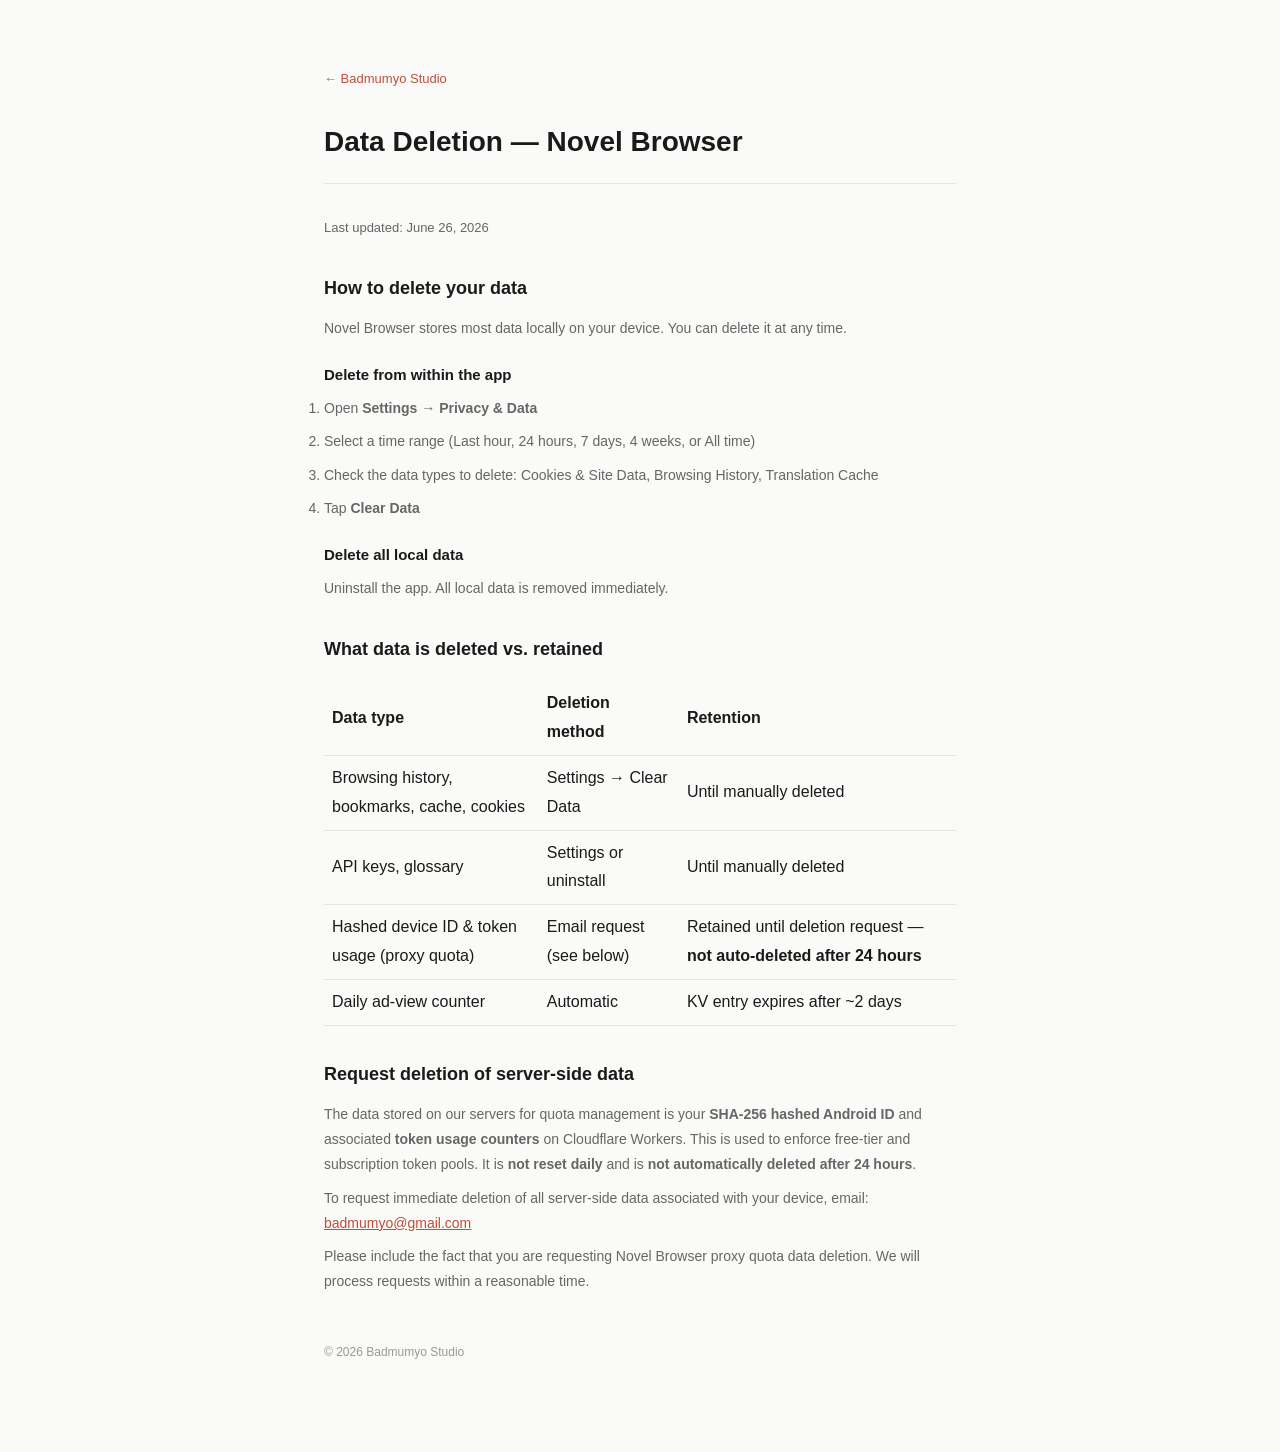
==== data-deletion.html @ 11ae6d64 "docs: align privacy and data-deletion with token quota model Replace incorrect daily quota and 24-ho" ====
<!DOCTYPE html>
<html lang="en">
<head>
  <meta charset="UTF-8">
  <meta name="viewport" content="width=device-width, initial-scale=1.0">
  <title>Data Deletion — Novel Browser | Badmumyo Studio</title>
  <link rel="stylesheet" href="style.css">
</head>
<body>
<div class="privacy">
  <a href="/" class="back">← Badmumyo Studio</a>

  <h1>Data Deletion — Novel Browser</h1>
  <p style="color:var(--text-dim);font-size:13px;">Last updated: June 26, 2026</p>

  <h2>How to delete your data</h2>

  <p>Novel Browser stores most data locally on your device. You can delete it at any time.</p>

  <h3>Delete from within the app</h3>
  <ol>
    <li>Open <strong>Settings → Privacy &amp; Data</strong></li>
    <li>Select a time range (Last hour, 24 hours, 7 days, 4 weeks, or All time)</li>
    <li>Check the data types to delete: Cookies &amp; Site Data, Browsing History, Translation Cache</li>
    <li>Tap <strong>Clear Data</strong></li>
  </ol>

  <h3>Delete all local data</h3>
  <p>Uninstall the app. All local data is removed immediately.</p>

  <h2>What data is deleted vs. retained</h2>

  <table style="width:100%;border-collapse:collapse;margin:16px 0;">
    <tr style="border-bottom:1px solid var(--border);">
      <th style="text-align:left;padding:8px;">Data type</th>
      <th style="text-align:left;padding:8px;">Deletion method</th>
      <th style="text-align:left;padding:8px;">Retention</th>
    </tr>
    <tr style="border-bottom:1px solid var(--border);">
      <td style="padding:8px;">Browsing history, bookmarks, cache, cookies</td>
      <td style="padding:8px;">Settings → Clear Data</td>
      <td style="padding:8px;">Until manually deleted</td>
    </tr>
    <tr style="border-bottom:1px solid var(--border);">
      <td style="padding:8px;">API keys, glossary</td>
      <td style="padding:8px;">Settings or uninstall</td>
      <td style="padding:8px;">Until manually deleted</td>
    </tr>
    <tr style="border-bottom:1px solid var(--border);">
      <td style="padding:8px;">Hashed device ID &amp; token usage (proxy quota)</td>
      <td style="padding:8px;">Email request (see below)</td>
      <td style="padding:8px;">Retained until deletion request — <strong>not auto-deleted after 24 hours</strong></td>
    </tr>
    <tr style="border-bottom:1px solid var(--border);">
      <td style="padding:8px;">Daily ad-view counter</td>
      <td style="padding:8px;">Automatic</td>
      <td style="padding:8px;">KV entry expires after ~2 days</td>
    </tr>
  </table>

  <h2>Request deletion of server-side data</h2>
  <p>The data stored on our servers for quota management is your <strong>SHA-256 hashed Android ID</strong> and associated <strong>token usage counters</strong> on Cloudflare Workers. This is used to enforce free-tier and subscription token pools. It is <strong>not reset daily</strong> and is <strong>not automatically deleted after 24 hours</strong>.</p>
  <p>To request immediate deletion of all server-side data associated with your device, email: <a href="mailto:badmumyo@gmail.com">badmumyo@gmail.com</a></p>
  <p>Please include the fact that you are requesting Novel Browser proxy quota data deletion. We will process requests within a reasonable time.</p>

  <p style="margin-top:48px;font-size:12px;color:#999;">&copy; 2026 Badmumyo Studio</p>
</div>
</body>
</html>
---- style.css ----
*, *::before, *::after { box-sizing: border-box; margin: 0; padding: 0; }
:root {
  --bg: #fafaf8;
  --surface: #fff;
  --text: #1a1a1a;
  --text-dim: #666;
  --border: #e8e4e0;
  --accent: #bf4e3a;
  --accent-hover: #a33d2b;
  --tag-bg: #fef3f0;
  --tag-text: #bf4e3a;
}
body {
  font-family: "Hiragino Sans", "Hiragino Kaku Gothic ProN", "Noto Sans JP", Meiryo, sans-serif;
  background: var(--bg);
  color: var(--text);
  line-height: 1.8;
  -webkit-font-smoothing: antialiased;
}

header {
  padding: 80px 24px 64px;
  max-width: 640px;
  margin: 0 auto;
}
header h1 { font-size: 32px; font-weight: 700; letter-spacing: 0.02em; }
header .sub { margin-top: 16px; color: var(--text-dim); font-size: 15px; line-height: 1.7; }

main { max-width: 640px; margin: 0 auto; padding: 0 24px 80px; }

section { margin-bottom: 64px; }
section h2 { font-size: 13px; font-weight: 600; color: var(--text-dim); text-transform: uppercase; letter-spacing: 0.08em; margin-bottom: 24px; }

.app-item { background: var(--surface); border: 1px solid var(--border); padding: 28px; margin-bottom: 16px; }
.app-item h3 { font-size: 18px; font-weight: 700; margin-bottom: 4px; }
.app-item h3 .tag { display: inline-block; font-size: 10px; font-weight: 600; background: var(--tag-bg); color: var(--tag-text); padding: 2px 8px; margin-left: 8px; vertical-align: middle; letter-spacing: 0.04em; }
.app-item .desc { color: var(--text-dim); font-size: 14px; margin-top: 8px; }
.app-item .links { margin-top: 16px; }
.app-item .links a { font-size: 13px; color: var(--accent); text-decoration: none; font-weight: 500; }
.app-item .links a:hover { color: var(--accent-hover); }

.contact { border-top: 1px solid var(--border); padding-top: 32px; }
.contact p { font-size: 14px; color: var(--text-dim); }
.contact a { color: var(--accent); text-decoration: none; }

footer { text-align: center; padding: 32px 24px; font-size: 12px; color: #999; border-top: 1px solid var(--border); }

.privacy { max-width: 680px; margin: 0 auto; padding: 64px 24px 80px; }
.privacy a.back { font-size: 13px; color: var(--accent); text-decoration: none; }
.privacy h1 { font-size: 28px; margin: 24px 0 32px; padding-bottom: 16px; border-bottom: 1px solid var(--border); }
.privacy h2 { font-size: 18px; margin: 32px 0 12px; }
.privacy h3 { font-size: 15px; margin: 20px 0 8px; }
.privacy p, .privacy li { font-size: 14px; color: var(--text-dim); margin-bottom: 8px; }
.privacy ul { padding-left: 20px; margin-bottom: 16px; }
.privacy code { font-size: 12px; background: #f3f2f0; padding: 1px 4px; }
.privacy a { color: var(--accent); }

@media (max-width: 480px) {
  header { padding: 48px 20px 40px; }
  header h1 { font-size: 26px; }
  main { padding: 0 20px 64px; }
}
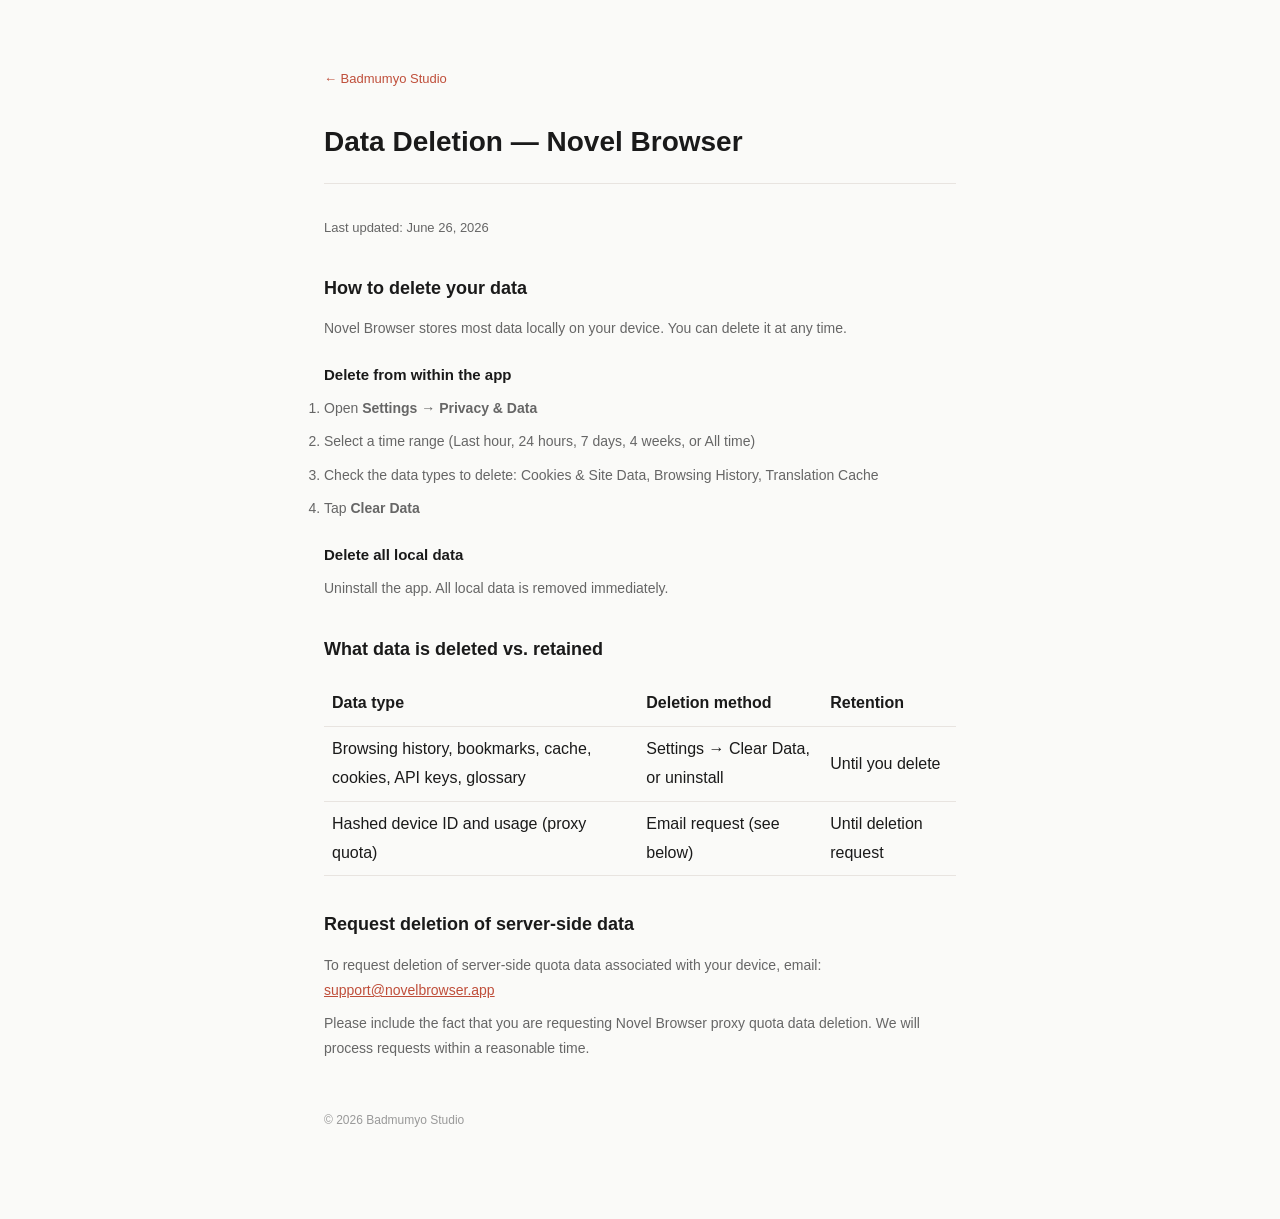
==== commit 0583d0d1: "Simplify legal pages: user-facing facts only, remove token/KV details. Co-authored-by: Cursor <curso" ====
--- a/data-deletion.html
+++ b/data-deletion.html
@@ -37,30 +37,19 @@
       <th style="text-align:left;padding:8px;">Retention</th>
     </tr>
     <tr style="border-bottom:1px solid var(--border);">
-      <td style="padding:8px;">Browsing history, bookmarks, cache, cookies</td>
-      <td style="padding:8px;">Settings → Clear Data</td>
-      <td style="padding:8px;">Until manually deleted</td>
+      <td style="padding:8px;">Browsing history, bookmarks, cache, cookies, API keys, glossary</td>
+      <td style="padding:8px;">Settings → Clear Data, or uninstall</td>
+      <td style="padding:8px;">Until you delete</td>
     </tr>
     <tr style="border-bottom:1px solid var(--border);">
-      <td style="padding:8px;">API keys, glossary</td>
-      <td style="padding:8px;">Settings or uninstall</td>
-      <td style="padding:8px;">Until manually deleted</td>
-    </tr>
-    <tr style="border-bottom:1px solid var(--border);">
-      <td style="padding:8px;">Hashed device ID &amp; token usage (proxy quota)</td>
+      <td style="padding:8px;">Hashed device ID and usage (proxy quota)</td>
       <td style="padding:8px;">Email request (see below)</td>
-      <td style="padding:8px;">Retained until deletion request — <strong>not auto-deleted after 24 hours</strong></td>
-    </tr>
-    <tr style="border-bottom:1px solid var(--border);">
-      <td style="padding:8px;">Daily ad-view counter</td>
-      <td style="padding:8px;">Automatic</td>
-      <td style="padding:8px;">KV entry expires after ~2 days</td>
+      <td style="padding:8px;">Until deletion request</td>
     </tr>
   </table>
 
   <h2>Request deletion of server-side data</h2>
-  <p>The data stored on our servers for quota management is your <strong>SHA-256 hashed Android ID</strong> and associated <strong>token usage counters</strong> on Cloudflare Workers. This is used to enforce free-tier and subscription token pools. It is <strong>not reset daily</strong> and is <strong>not automatically deleted after 24 hours</strong>.</p>
-  <p>To request immediate deletion of all server-side data associated with your device, email: <a href="mailto:badmumyo@gmail.com">badmumyo@gmail.com</a></p>
+  <p>To request deletion of server-side quota data associated with your device, email: <a href="mailto:support@novelbrowser.app">support@novelbrowser.app</a></p>
   <p>Please include the fact that you are requesting Novel Browser proxy quota data deletion. We will process requests within a reasonable time.</p>
 
   <p style="margin-top:48px;font-size:12px;color:#999;">&copy; 2026 Badmumyo Studio</p>
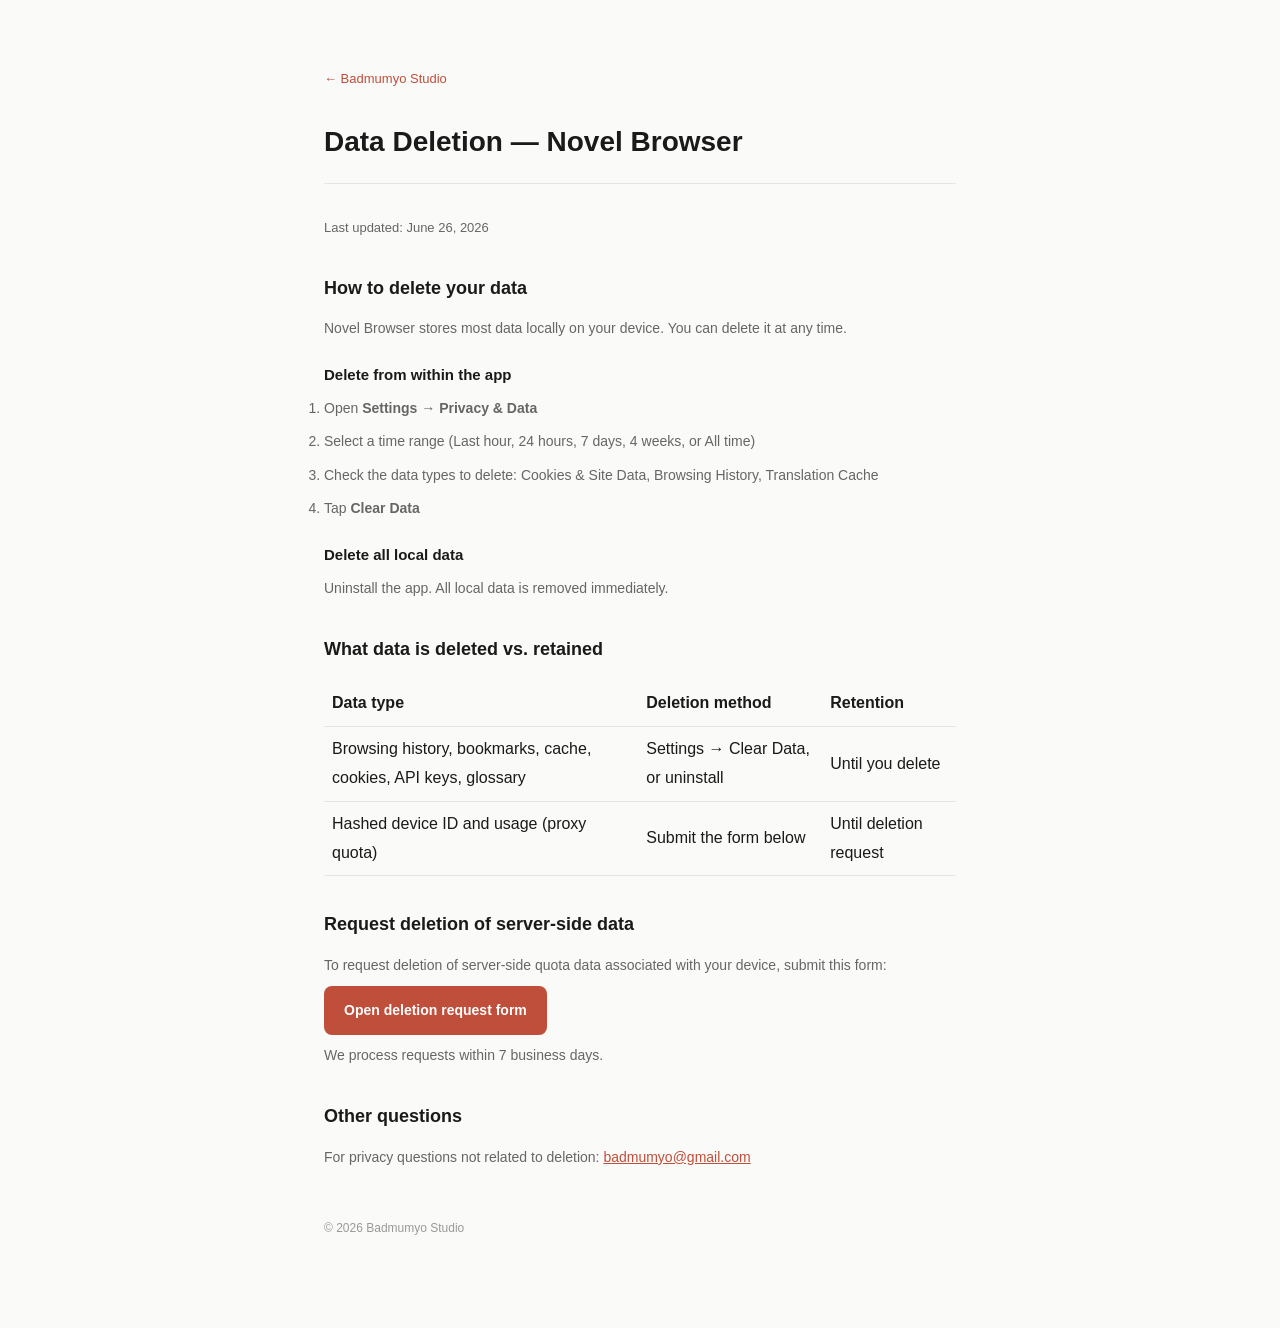
==== commit f0fe5a37: "Switch deletion requests to Google Form; contact badmumyo@gmail.com Co-authored-by: Cursor <cursorag" ====
--- a/data-deletion.html
+++ b/data-deletion.html
@@ -43,14 +43,18 @@
     </tr>
     <tr style="border-bottom:1px solid var(--border);">
       <td style="padding:8px;">Hashed device ID and usage (proxy quota)</td>
-      <td style="padding:8px;">Email request (see below)</td>
+      <td style="padding:8px;">Submit the form below</td>
       <td style="padding:8px;">Until deletion request</td>
     </tr>
   </table>
 
   <h2>Request deletion of server-side data</h2>
-  <p>To request deletion of server-side quota data associated with your device, email: <a href="mailto:support@novelbrowser.app">support@novelbrowser.app</a></p>
-  <p>Please include the fact that you are requesting Novel Browser proxy quota data deletion. We will process requests within a reasonable time.</p>
+  <p>To request deletion of server-side quota data associated with your device, submit this form:</p>
+  <p><a href="https://docs.google.com/forms/d/e/1FAIpQLSd_PLACEHOLDER_NOVEL_BROWSER/viewform" target="_blank" rel="noopener noreferrer" style="display:inline-block;padding:12px 20px;background:var(--accent,#6c8cff);color:#fff;border-radius:8px;text-decoration:none;font-weight:600;">Open deletion request form</a></p>
+  <p>We process requests within 7 business days.</p>
+
+  <h2>Other questions</h2>
+  <p>For privacy questions not related to deletion: <a href="mailto:badmumyo@gmail.com">badmumyo@gmail.com</a></p>
 
   <p style="margin-top:48px;font-size:12px;color:#999;">&copy; 2026 Badmumyo Studio</p>
 </div>
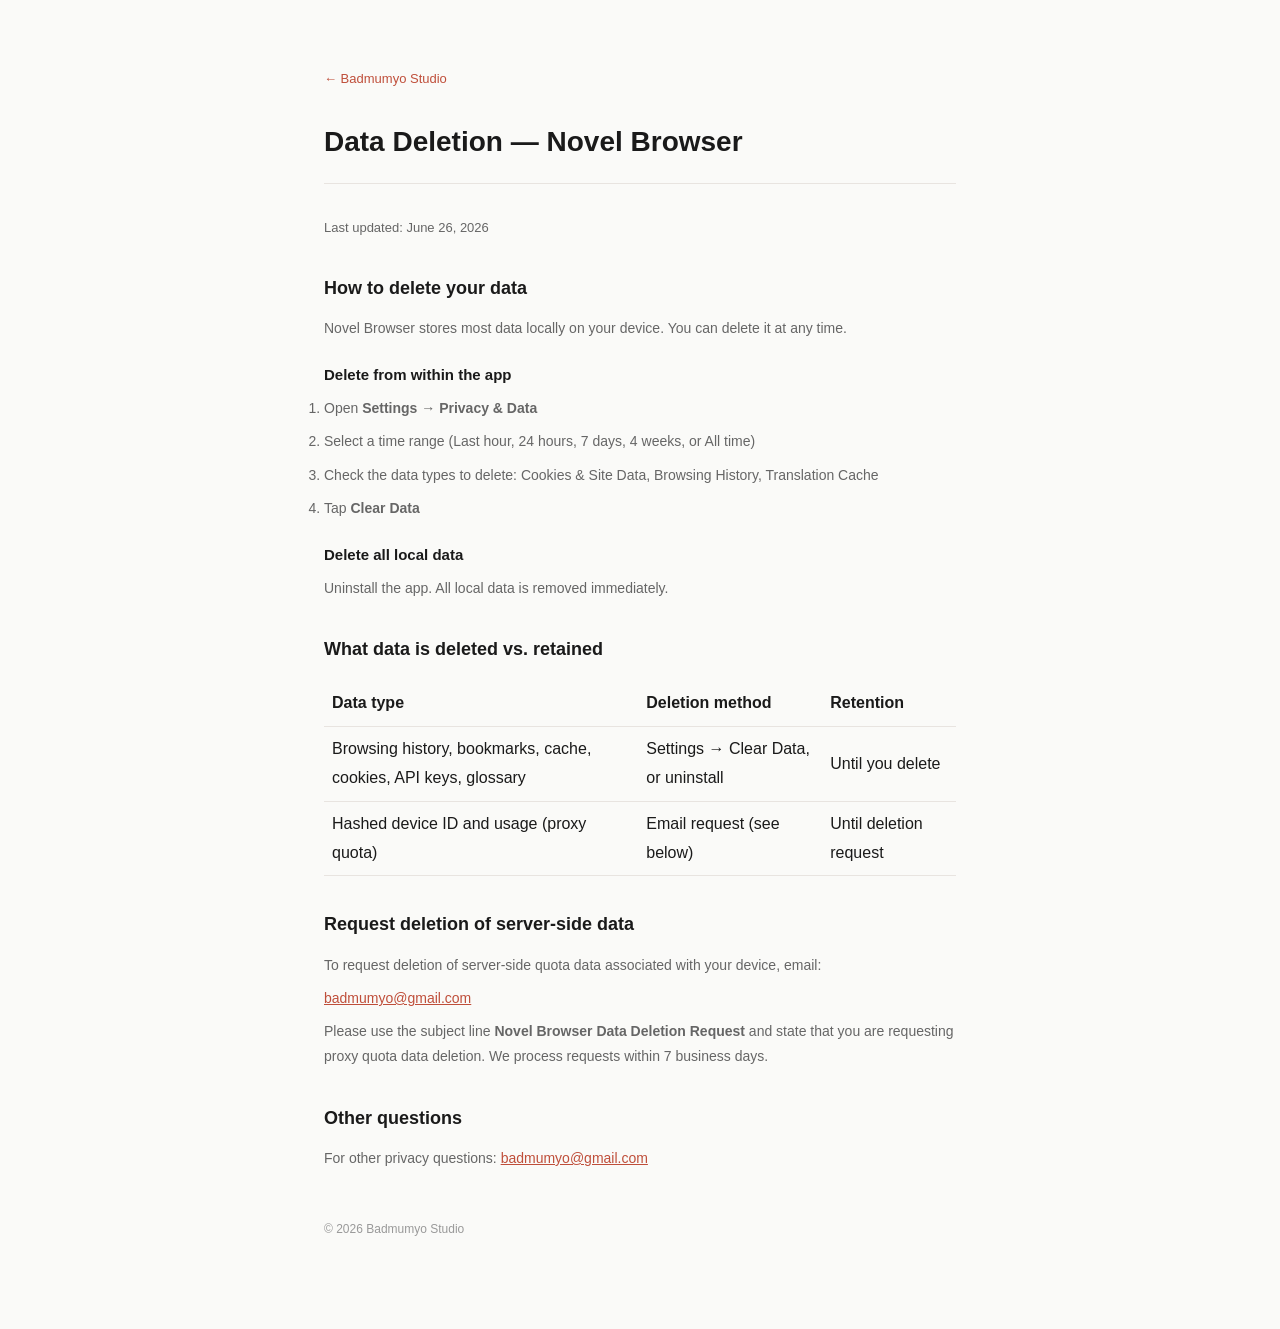
==== commit b1ef6e07: "Switch data deletion from Google Form to email contact. Users can request server-side data deletion " ====
--- a/data-deletion.html
+++ b/data-deletion.html
@@ -43,18 +43,18 @@
     </tr>
     <tr style="border-bottom:1px solid var(--border);">
       <td style="padding:8px;">Hashed device ID and usage (proxy quota)</td>
-      <td style="padding:8px;">Submit the form below</td>
+      <td style="padding:8px;">Email request (see below)</td>
       <td style="padding:8px;">Until deletion request</td>
     </tr>
   </table>
 
   <h2>Request deletion of server-side data</h2>
-  <p>To request deletion of server-side quota data associated with your device, submit this form:</p>
-  <p><a href="https://docs.google.com/forms/d/e/1FAIpQLSd_PLACEHOLDER_NOVEL_BROWSER/viewform" target="_blank" rel="noopener noreferrer" style="display:inline-block;padding:12px 20px;background:var(--accent,#6c8cff);color:#fff;border-radius:8px;text-decoration:none;font-weight:600;">Open deletion request form</a></p>
-  <p>We process requests within 7 business days.</p>
+  <p>To request deletion of server-side quota data associated with your device, email:</p>
+  <p><a href="mailto:badmumyo@gmail.com?subject=Novel%20Browser%20Data%20Deletion%20Request">badmumyo@gmail.com</a></p>
+  <p>Please use the subject line <strong>Novel Browser Data Deletion Request</strong> and state that you are requesting proxy quota data deletion. We process requests within 7 business days.</p>
 
   <h2>Other questions</h2>
-  <p>For privacy questions not related to deletion: <a href="mailto:badmumyo@gmail.com">badmumyo@gmail.com</a></p>
+  <p>For other privacy questions: <a href="mailto:badmumyo@gmail.com">badmumyo@gmail.com</a></p>
 
   <p style="margin-top:48px;font-size:12px;color:#999;">&copy; 2026 Badmumyo Studio</p>
 </div>
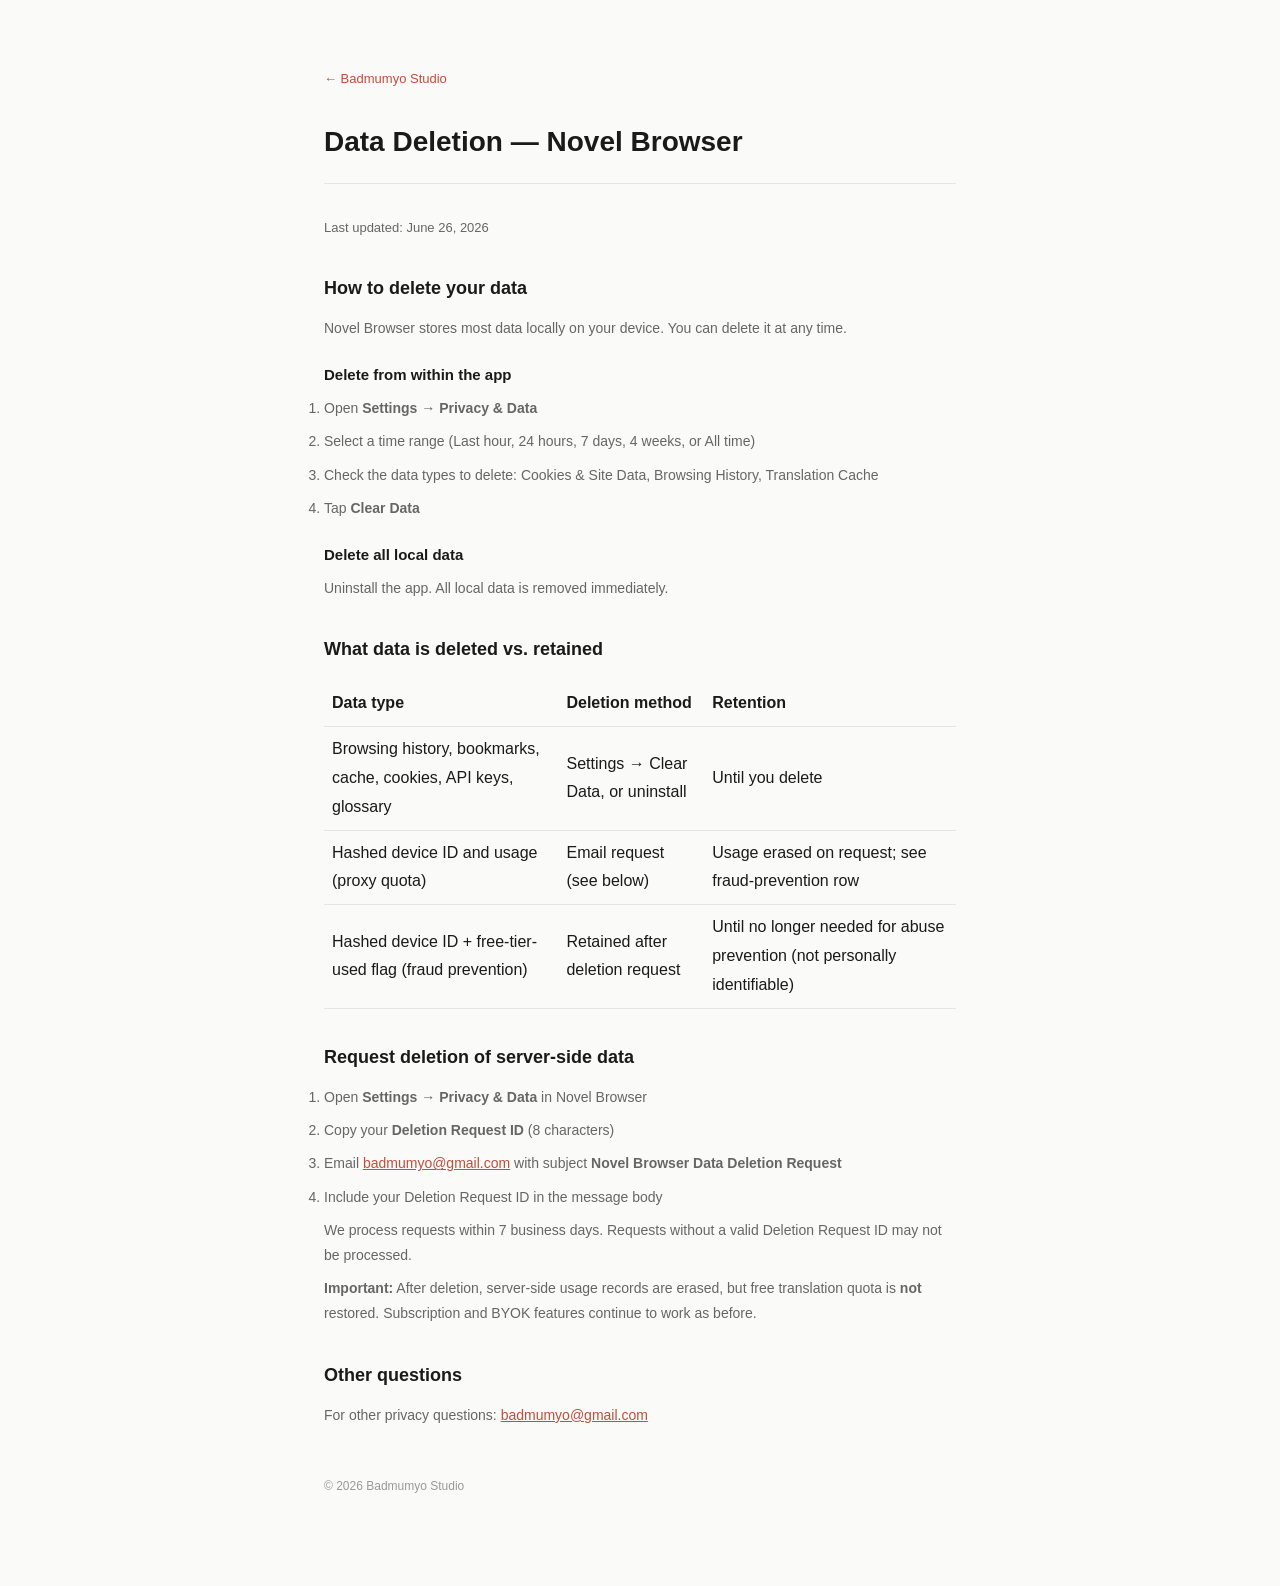
==== commit 05d3f97a: "Document deletion Request ID and fraud-prevention retention on web pages. Aligns data-deletion and p" ====
--- a/data-deletion.html
+++ b/data-deletion.html
@@ -44,14 +44,24 @@
     <tr style="border-bottom:1px solid var(--border);">
       <td style="padding:8px;">Hashed device ID and usage (proxy quota)</td>
       <td style="padding:8px;">Email request (see below)</td>
-      <td style="padding:8px;">Until deletion request</td>
+      <td style="padding:8px;">Usage erased on request; see fraud-prevention row</td>
+    </tr>
+    <tr style="border-bottom:1px solid var(--border);">
+      <td style="padding:8px;">Hashed device ID + free-tier-used flag (fraud prevention)</td>
+      <td style="padding:8px;">Retained after deletion request</td>
+      <td style="padding:8px;">Until no longer needed for abuse prevention (not personally identifiable)</td>
     </tr>
   </table>
 
   <h2>Request deletion of server-side data</h2>
-  <p>To request deletion of server-side quota data associated with your device, email:</p>
-  <p><a href="mailto:badmumyo@gmail.com?subject=Novel%20Browser%20Data%20Deletion%20Request">badmumyo@gmail.com</a></p>
-  <p>Please use the subject line <strong>Novel Browser Data Deletion Request</strong> and state that you are requesting proxy quota data deletion. We process requests within 7 business days.</p>
+  <ol>
+    <li>Open <strong>Settings → Privacy &amp; Data</strong> in Novel Browser</li>
+    <li>Copy your <strong>Deletion Request ID</strong> (8 characters)</li>
+    <li>Email <a href="mailto:badmumyo@gmail.com?subject=Novel%20Browser%20Data%20Deletion%20Request">badmumyo@gmail.com</a> with subject <strong>Novel Browser Data Deletion Request</strong></li>
+    <li>Include your Deletion Request ID in the message body</li>
+  </ol>
+  <p>We process requests within 7 business days. Requests without a valid Deletion Request ID may not be processed.</p>
+  <p><strong>Important:</strong> After deletion, server-side usage records are erased, but free translation quota is <strong>not</strong> restored. Subscription and BYOK features continue to work as before.</p>
 
   <h2>Other questions</h2>
   <p>For other privacy questions: <a href="mailto:badmumyo@gmail.com">badmumyo@gmail.com</a></p>
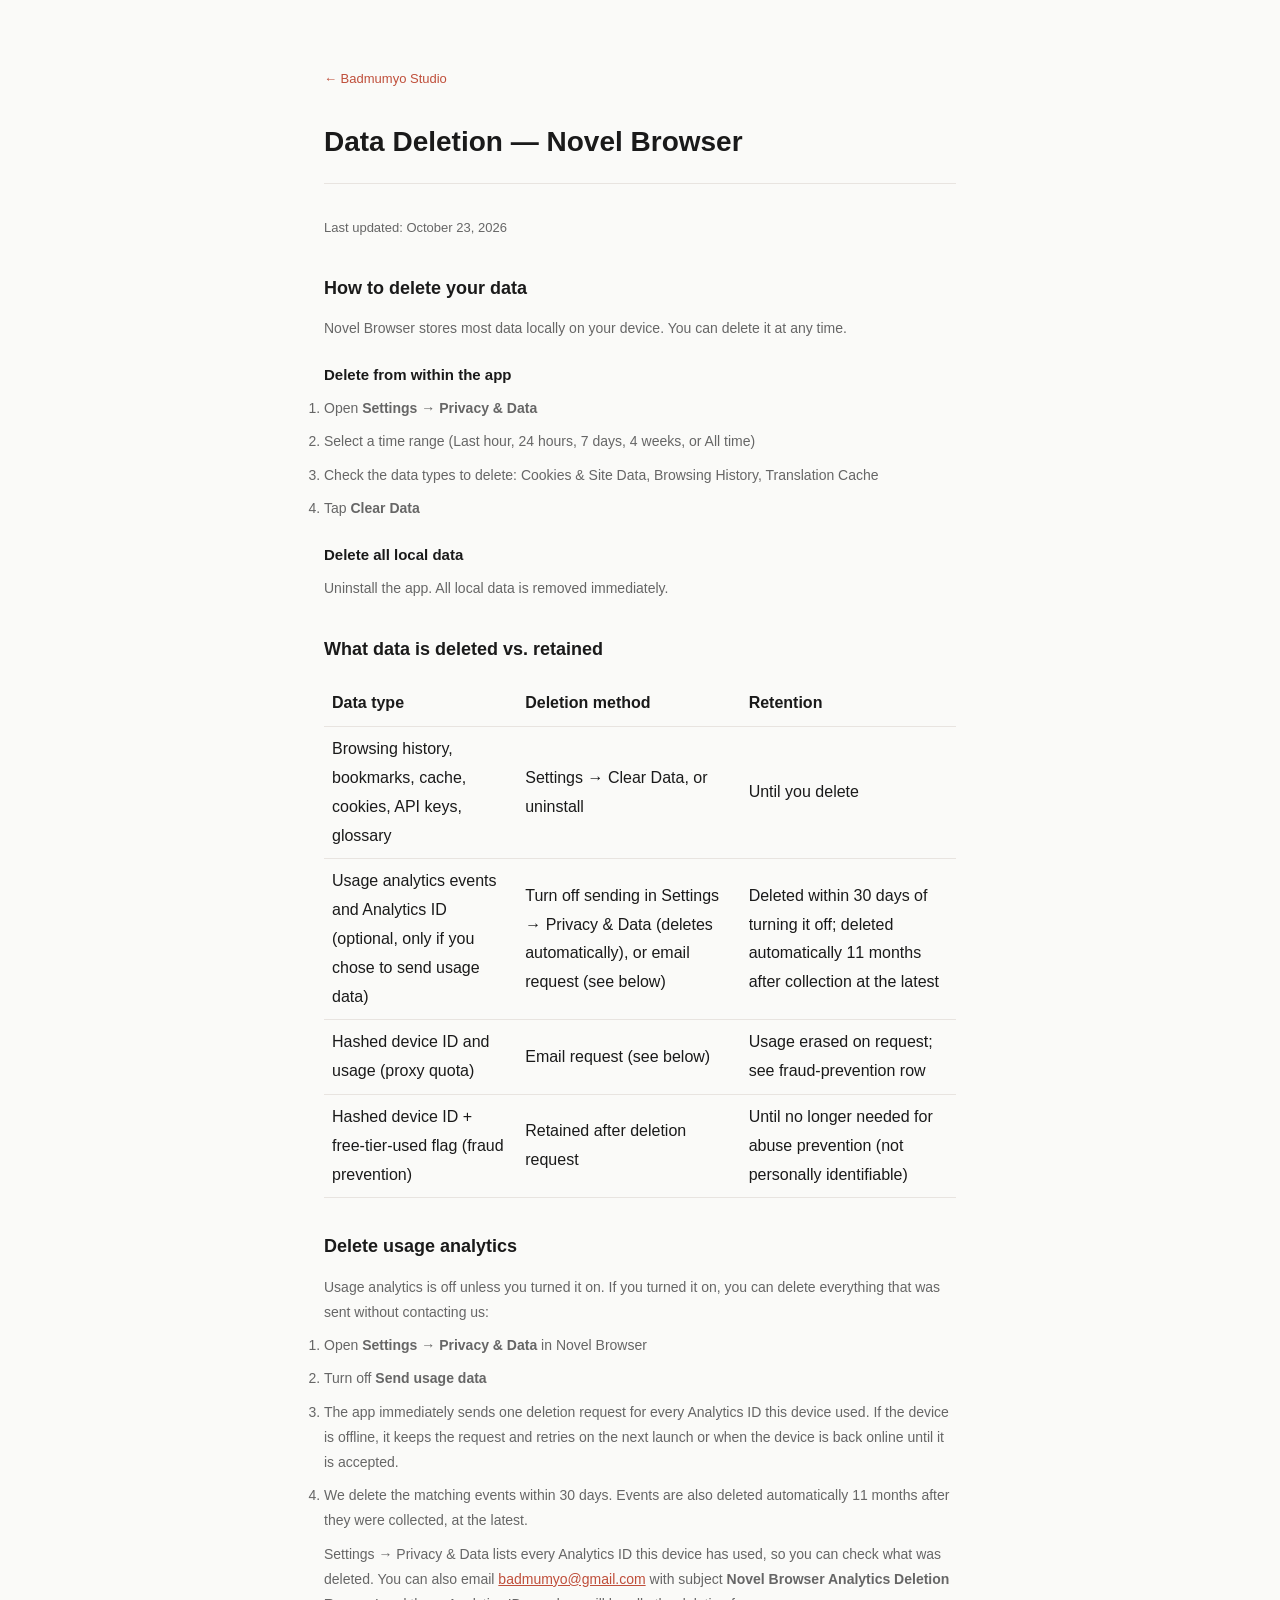
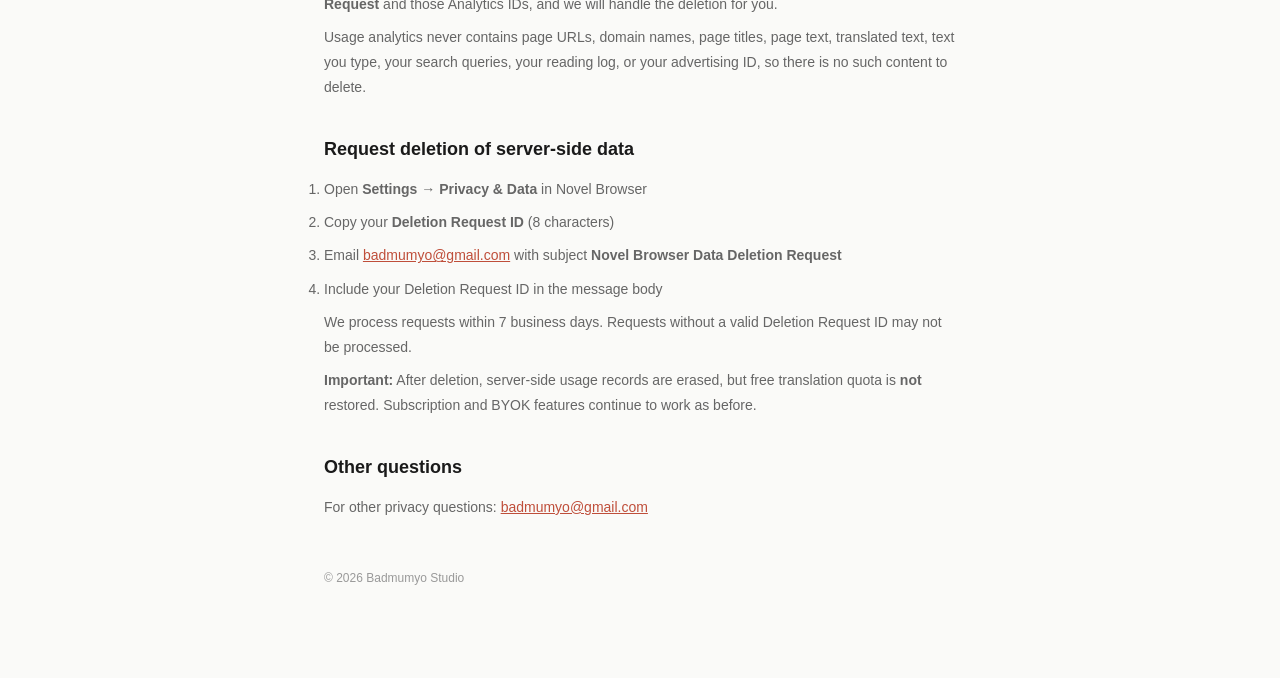
==== commit a4cea34b: "docs(legal): publish the consent-based analytics policy and deletion steps Update privacy.html to th" ====
--- a/data-deletion.html
+++ b/data-deletion.html
@@ -11,7 +11,7 @@
   <a href="/" class="back">← Badmumyo Studio</a>
 
   <h1>Data Deletion — Novel Browser</h1>
-  <p style="color:var(--text-dim);font-size:13px;">Last updated: June 26, 2026</p>
+  <p style="color:var(--text-dim);font-size:13px;">Last updated: October 23, 2026</p>
 
   <h2>How to delete your data</h2>
 
@@ -42,6 +42,11 @@
       <td style="padding:8px;">Until you delete</td>
     </tr>
     <tr style="border-bottom:1px solid var(--border);">
+      <td style="padding:8px;">Usage analytics events and Analytics ID (optional, only if you chose to send usage data)</td>
+      <td style="padding:8px;">Turn off sending in Settings → Privacy &amp; Data (deletes automatically), or email request (see below)</td>
+      <td style="padding:8px;">Deleted within 30 days of turning it off; deleted automatically 11 months after collection at the latest</td>
+    </tr>
+    <tr style="border-bottom:1px solid var(--border);">
       <td style="padding:8px;">Hashed device ID and usage (proxy quota)</td>
       <td style="padding:8px;">Email request (see below)</td>
       <td style="padding:8px;">Usage erased on request; see fraud-prevention row</td>
@@ -52,6 +57,17 @@
       <td style="padding:8px;">Until no longer needed for abuse prevention (not personally identifiable)</td>
     </tr>
   </table>
+
+  <h2>Delete usage analytics</h2>
+  <p>Usage analytics is off unless you turned it on. If you turned it on, you can delete everything that was sent without contacting us:</p>
+  <ol>
+    <li>Open <strong>Settings → Privacy &amp; Data</strong> in Novel Browser</li>
+    <li>Turn off <strong>Send usage data</strong></li>
+    <li>The app immediately sends one deletion request for every Analytics ID this device used. If the device is offline, it keeps the request and retries on the next launch or when the device is back online until it is accepted.</li>
+    <li>We delete the matching events within 30 days. Events are also deleted automatically 11 months after they were collected, at the latest.</li>
+  </ol>
+  <p>Settings → Privacy &amp; Data lists every Analytics ID this device has used, so you can check what was deleted. You can also email <a href="mailto:badmumyo@gmail.com?subject=Novel%20Browser%20Analytics%20Deletion%20Request">badmumyo@gmail.com</a> with subject <strong>Novel Browser Analytics Deletion Request</strong> and those Analytics IDs, and we will handle the deletion for you.</p>
+  <p>Usage analytics never contains page URLs, domain names, page titles, page text, translated text, text you type, your search queries, your reading log, or your advertising ID, so there is no such content to delete.</p>
 
   <h2>Request deletion of server-side data</h2>
   <ol>
--- a/style.css
+++ b/style.css
@@ -35,7 +35,7 @@
 .app-item h3 { font-size: 18px; font-weight: 700; margin-bottom: 4px; }
 .app-item h3 .tag { display: inline-block; font-size: 10px; font-weight: 600; background: var(--tag-bg); color: var(--tag-text); padding: 2px 8px; margin-left: 8px; vertical-align: middle; letter-spacing: 0.04em; }
 .app-item .desc { color: var(--text-dim); font-size: 14px; margin-top: 8px; }
-.app-item .links { margin-top: 16px; }
+.app-item .links { display: flex; flex-wrap: wrap; gap: 12px 18px; margin-top: 16px; }
 .app-item .links a { font-size: 13px; color: var(--accent); text-decoration: none; font-weight: 500; }
 .app-item .links a:hover { color: var(--accent-hover); }
 
@@ -59,4 +59,4 @@
   header { padding: 48px 20px 40px; }
   header h1 { font-size: 26px; }
   main { padding: 0 20px 64px; }
-}+}
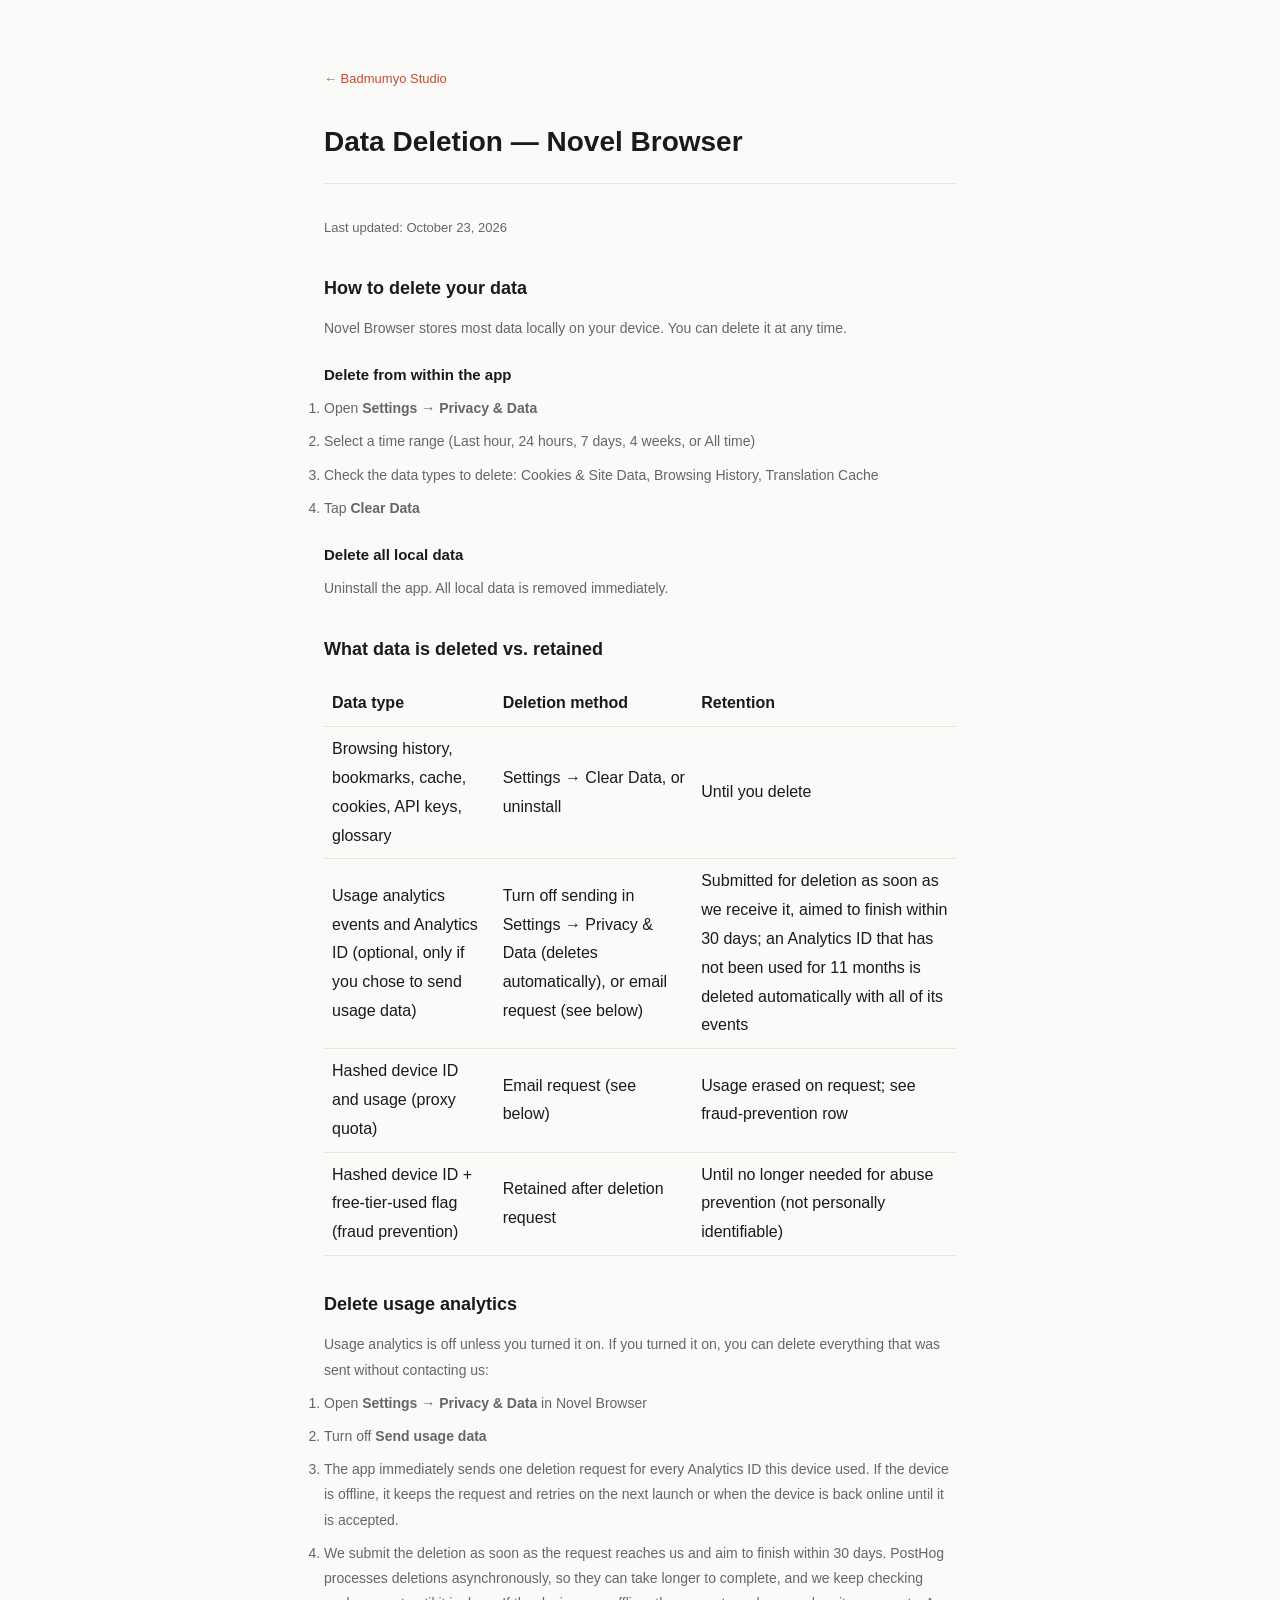
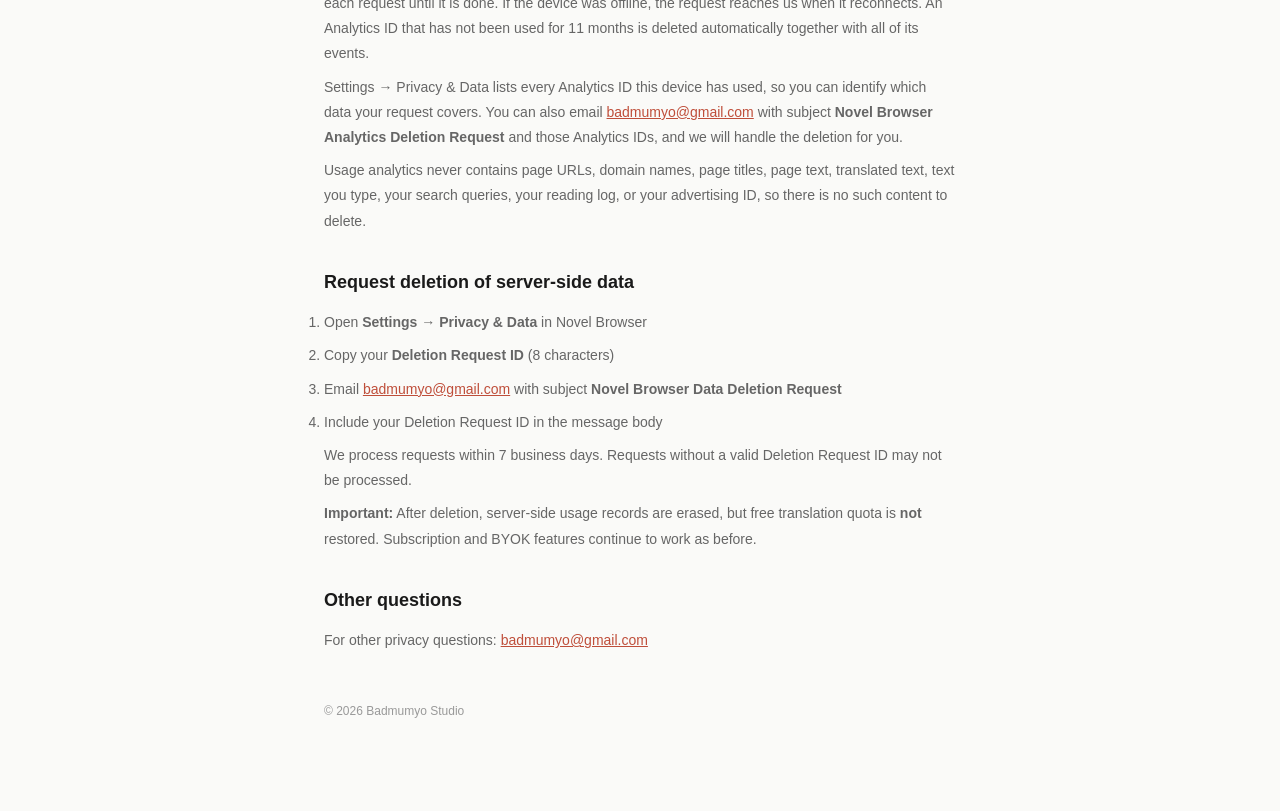
==== commit 7a5e05e6: "docs(legal): describe person-record deletion and the 11-month inactivity rule - retention is now "an" ====
--- a/data-deletion.html
+++ b/data-deletion.html
@@ -44,7 +44,7 @@
     <tr style="border-bottom:1px solid var(--border);">
       <td style="padding:8px;">Usage analytics events and Analytics ID (optional, only if you chose to send usage data)</td>
       <td style="padding:8px;">Turn off sending in Settings → Privacy &amp; Data (deletes automatically), or email request (see below)</td>
-      <td style="padding:8px;">Deleted within 30 days of turning it off; deleted automatically 11 months after collection at the latest</td>
+      <td style="padding:8px;">Submitted for deletion as soon as we receive it, aimed to finish within 30 days; an Analytics ID that has not been used for 11 months is deleted automatically with all of its events</td>
     </tr>
     <tr style="border-bottom:1px solid var(--border);">
       <td style="padding:8px;">Hashed device ID and usage (proxy quota)</td>
@@ -64,9 +64,9 @@
     <li>Open <strong>Settings → Privacy &amp; Data</strong> in Novel Browser</li>
     <li>Turn off <strong>Send usage data</strong></li>
     <li>The app immediately sends one deletion request for every Analytics ID this device used. If the device is offline, it keeps the request and retries on the next launch or when the device is back online until it is accepted.</li>
-    <li>We delete the matching events within 30 days. Events are also deleted automatically 11 months after they were collected, at the latest.</li>
+    <li>We submit the deletion as soon as the request reaches us and aim to finish within 30 days. PostHog processes deletions asynchronously, so they can take longer to complete, and we keep checking each request until it is done. If the device was offline, the request reaches us when it reconnects. An Analytics ID that has not been used for 11 months is deleted automatically together with all of its events.</li>
   </ol>
-  <p>Settings → Privacy &amp; Data lists every Analytics ID this device has used, so you can check what was deleted. You can also email <a href="mailto:badmumyo@gmail.com?subject=Novel%20Browser%20Analytics%20Deletion%20Request">badmumyo@gmail.com</a> with subject <strong>Novel Browser Analytics Deletion Request</strong> and those Analytics IDs, and we will handle the deletion for you.</p>
+  <p>Settings → Privacy &amp; Data lists every Analytics ID this device has used, so you can identify which data your request covers. You can also email <a href="mailto:badmumyo@gmail.com?subject=Novel%20Browser%20Analytics%20Deletion%20Request">badmumyo@gmail.com</a> with subject <strong>Novel Browser Analytics Deletion Request</strong> and those Analytics IDs, and we will handle the deletion for you.</p>
   <p>Usage analytics never contains page URLs, domain names, page titles, page text, translated text, text you type, your search queries, your reading log, or your advertising ID, so there is no such content to delete.</p>
 
   <h2>Request deletion of server-side data</h2>
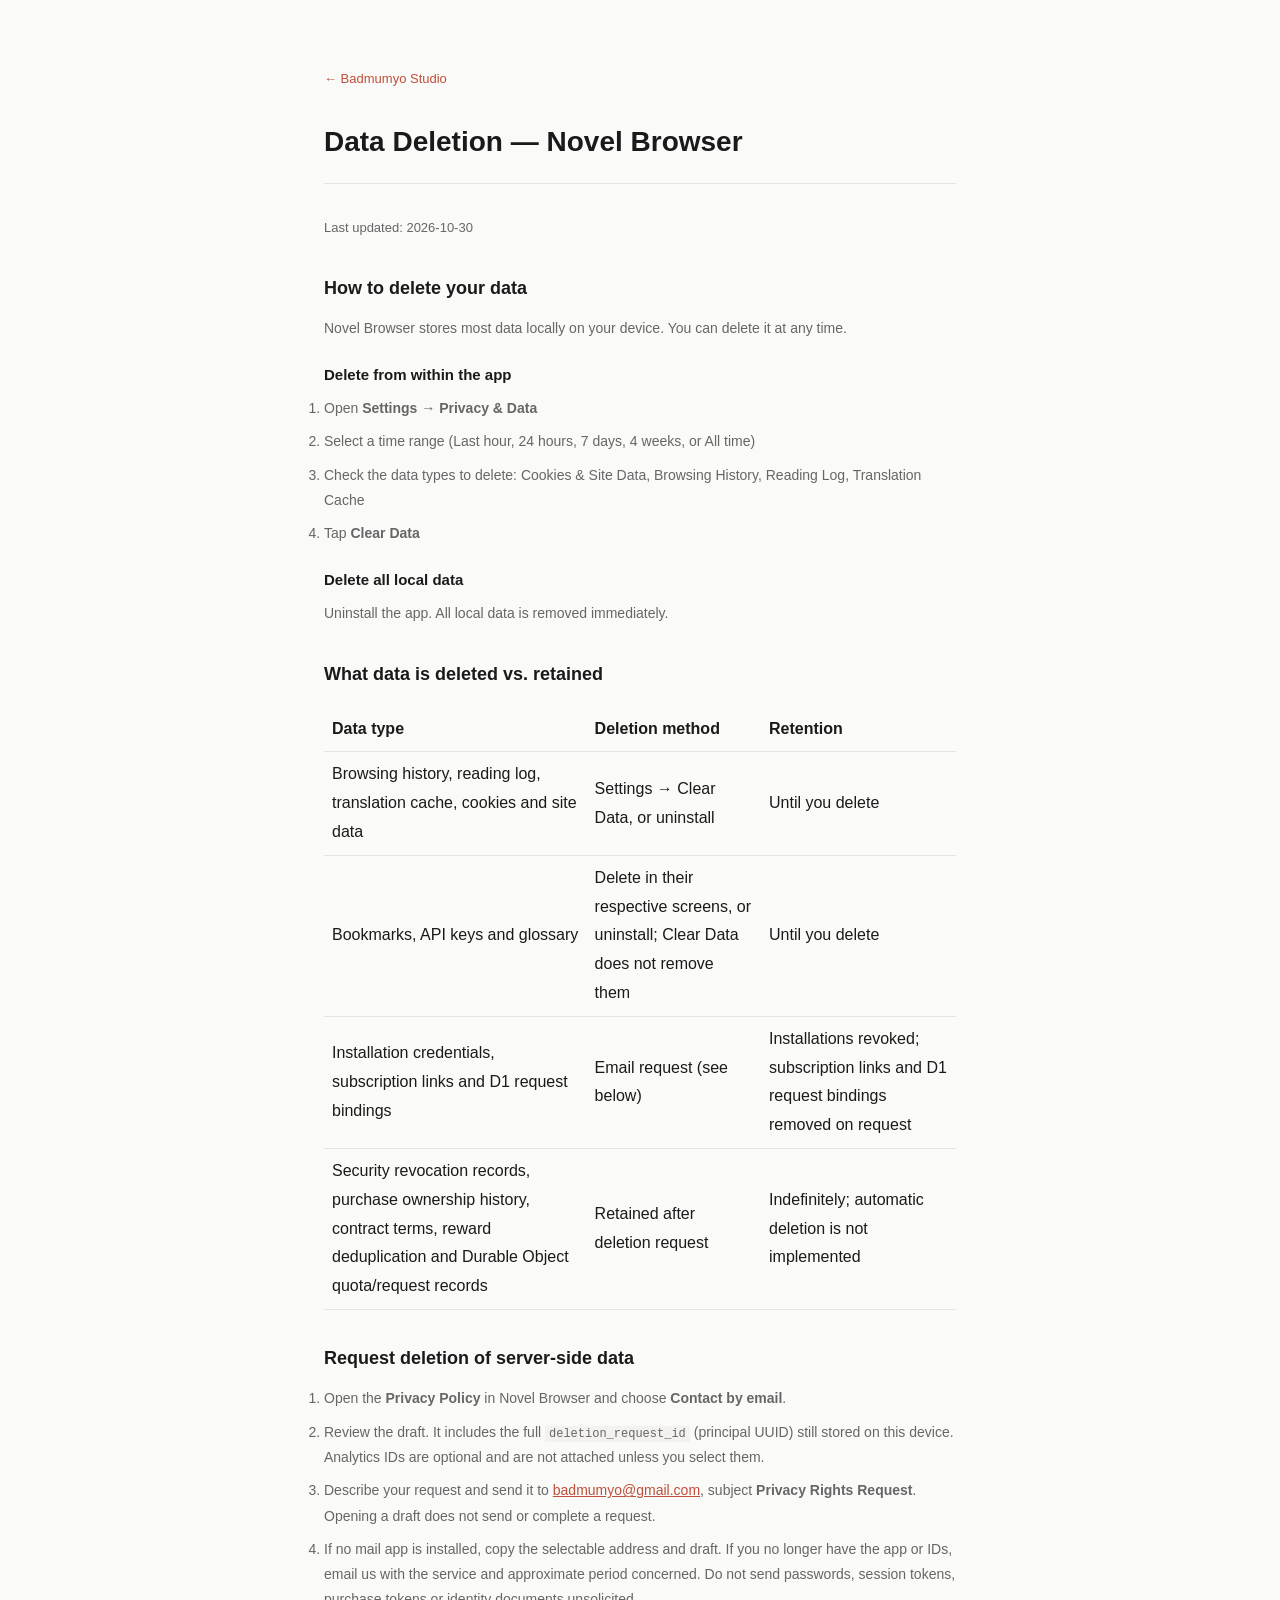
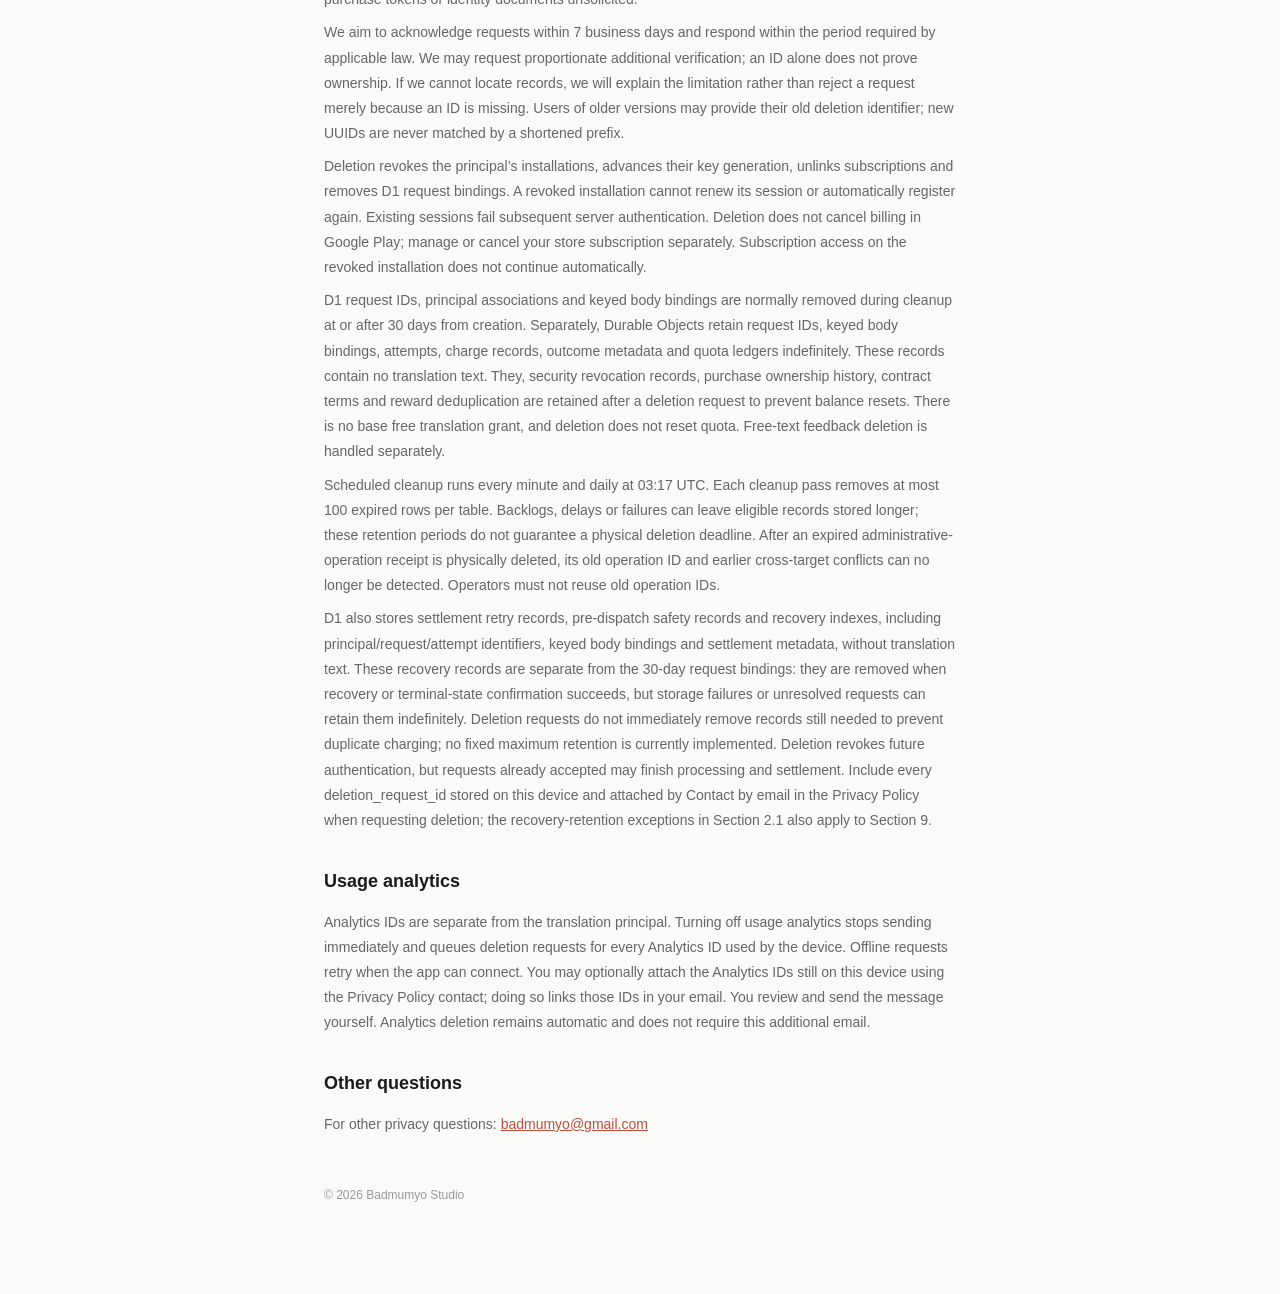
==== commit db905c93: "docs: align privacy and deletion disclosures with 10065 Verified three reviewed HTML originals; term" ====
--- a/data-deletion.html
+++ b/data-deletion.html
@@ -11,7 +11,7 @@
   <a href="/" class="back">← Badmumyo Studio</a>
 
   <h1>Data Deletion — Novel Browser</h1>
-  <p style="color:var(--text-dim);font-size:13px;">Last updated: October 23, 2026</p>
+  <p style="color:var(--text-dim);font-size:13px;">Last updated: 2026-10-30</p>
 
   <h2>How to delete your data</h2>
 
@@ -21,7 +21,7 @@
   <ol>
     <li>Open <strong>Settings → Privacy &amp; Data</strong></li>
     <li>Select a time range (Last hour, 24 hours, 7 days, 4 weeks, or All time)</li>
-    <li>Check the data types to delete: Cookies &amp; Site Data, Browsing History, Translation Cache</li>
+    <li>Check the data types to delete: Cookies &amp; Site Data, Browsing History, Reading Log, Translation Cache</li>
     <li>Tap <strong>Clear Data</strong></li>
   </ol>
 
@@ -37,47 +37,43 @@
       <th style="text-align:left;padding:8px;">Retention</th>
     </tr>
     <tr style="border-bottom:1px solid var(--border);">
-      <td style="padding:8px;">Browsing history, bookmarks, cache, cookies, API keys, glossary</td>
+      <td style="padding:8px;">Browsing history, reading log, translation cache, cookies and site data</td>
       <td style="padding:8px;">Settings → Clear Data, or uninstall</td>
       <td style="padding:8px;">Until you delete</td>
     </tr>
     <tr style="border-bottom:1px solid var(--border);">
-      <td style="padding:8px;">Usage analytics events and Analytics ID (optional, only if you chose to send usage data)</td>
-      <td style="padding:8px;">Turn off sending in Settings → Privacy &amp; Data (deletes automatically), or email request (see below)</td>
-      <td style="padding:8px;">Submitted for deletion as soon as we receive it, aimed to finish within 30 days; an Analytics ID that has not been used for 11 months is deleted automatically with all of its events</td>
+      <td style="padding:8px;">Bookmarks, API keys and glossary</td>
+      <td style="padding:8px;">Delete in their respective screens, or uninstall; Clear Data does not remove them</td>
+      <td style="padding:8px;">Until you delete</td>
     </tr>
     <tr style="border-bottom:1px solid var(--border);">
-      <td style="padding:8px;">Hashed device ID and usage (proxy quota)</td>
+      <td style="padding:8px;">Installation credentials, subscription links and D1 request bindings</td>
       <td style="padding:8px;">Email request (see below)</td>
-      <td style="padding:8px;">Usage erased on request; see fraud-prevention row</td>
+      <td style="padding:8px;">Installations revoked; subscription links and D1 request bindings removed on request</td>
     </tr>
     <tr style="border-bottom:1px solid var(--border);">
-      <td style="padding:8px;">Hashed device ID + free-tier-used flag (fraud prevention)</td>
+      <td style="padding:8px;">Security revocation records, purchase ownership history, contract terms, reward deduplication and Durable Object quota/request records</td>
       <td style="padding:8px;">Retained after deletion request</td>
-      <td style="padding:8px;">Until no longer needed for abuse prevention (not personally identifiable)</td>
+      <td style="padding:8px;">Indefinitely; automatic deletion is not implemented</td>
     </tr>
   </table>
 
-  <h2>Delete usage analytics</h2>
-  <p>Usage analytics is off unless you turned it on. If you turned it on, you can delete everything that was sent without contacting us:</p>
-  <ol>
-    <li>Open <strong>Settings → Privacy &amp; Data</strong> in Novel Browser</li>
-    <li>Turn off <strong>Send usage data</strong></li>
-    <li>The app immediately sends one deletion request for every Analytics ID this device used. If the device is offline, it keeps the request and retries on the next launch or when the device is back online until it is accepted.</li>
-    <li>We submit the deletion as soon as the request reaches us and aim to finish within 30 days. PostHog processes deletions asynchronously, so they can take longer to complete, and we keep checking each request until it is done. If the device was offline, the request reaches us when it reconnects. An Analytics ID that has not been used for 11 months is deleted automatically together with all of its events.</li>
-  </ol>
-  <p>Settings → Privacy &amp; Data lists every Analytics ID this device has used, so you can identify which data your request covers. You can also email <a href="mailto:badmumyo@gmail.com?subject=Novel%20Browser%20Analytics%20Deletion%20Request">badmumyo@gmail.com</a> with subject <strong>Novel Browser Analytics Deletion Request</strong> and those Analytics IDs, and we will handle the deletion for you.</p>
-  <p>Usage analytics never contains page URLs, domain names, page titles, page text, translated text, text you type, your search queries, your reading log, or your advertising ID, so there is no such content to delete.</p>
-
   <h2>Request deletion of server-side data</h2>
   <ol>
-    <li>Open <strong>Settings → Privacy &amp; Data</strong> in Novel Browser</li>
-    <li>Copy your <strong>Deletion Request ID</strong> (8 characters)</li>
-    <li>Email <a href="mailto:badmumyo@gmail.com?subject=Novel%20Browser%20Data%20Deletion%20Request">badmumyo@gmail.com</a> with subject <strong>Novel Browser Data Deletion Request</strong></li>
-    <li>Include your Deletion Request ID in the message body</li>
+    <li>Open the <strong>Privacy Policy</strong> in Novel Browser and choose <strong>Contact by email</strong>.</li>
+    <li>Review the draft. It includes the full <code>deletion_request_id</code> (principal UUID) still stored on this device. Analytics IDs are optional and are not attached unless you select them.</li>
+    <li>Describe your request and send it to <a href="mailto:badmumyo@gmail.com?subject=Privacy%20Rights%20Request">badmumyo@gmail.com</a>, subject <strong>Privacy Rights Request</strong>. Opening a draft does not send or complete a request.</li>
+    <li>If no mail app is installed, copy the selectable address and draft. If you no longer have the app or IDs, email us with the service and approximate period concerned. Do not send passwords, session tokens, purchase tokens or identity documents unsolicited.</li>
   </ol>
-  <p>We process requests within 7 business days. Requests without a valid Deletion Request ID may not be processed.</p>
-  <p><strong>Important:</strong> After deletion, server-side usage records are erased, but free translation quota is <strong>not</strong> restored. Subscription and BYOK features continue to work as before.</p>
+  <p>We aim to acknowledge requests within 7 business days and respond within the period required by applicable law. We may request proportionate additional verification; an ID alone does not prove ownership. If we cannot locate records, we will explain the limitation rather than reject a request merely because an ID is missing. Users of older versions may provide their old deletion identifier; new UUIDs are never matched by a shortened prefix.</p>
+  <p>Deletion revokes the principal’s installations, advances their key generation, unlinks subscriptions and removes D1 request bindings. A revoked installation cannot renew its session or automatically register again. Existing sessions fail subsequent server authentication. Deletion does not cancel billing in Google Play; manage or cancel your store subscription separately. Subscription access on the revoked installation does not continue automatically.</p>
+  <p>D1 request IDs, principal associations and keyed body bindings are normally removed during cleanup at or after 30 days from creation. Separately, Durable Objects retain request IDs, keyed body bindings, attempts, charge records, outcome metadata and quota ledgers indefinitely. These records contain no translation text. They, security revocation records, purchase ownership history, contract terms and reward deduplication are retained after a deletion request to prevent balance resets. There is no base free translation grant, and deletion does not reset quota. Free-text feedback deletion is handled separately.</p>
+  <p>Scheduled cleanup runs every minute and daily at 03:17 UTC. Each cleanup pass removes at most 100 expired rows per table. Backlogs, delays or failures can leave eligible records stored longer; these retention periods do not guarantee a physical deletion deadline. After an expired administrative-operation receipt is physically deleted, its old operation ID and earlier cross-target conflicts can no longer be detected. Operators must not reuse old operation IDs.</p>
+
+  <p>D1 also stores settlement retry records, pre-dispatch safety records and recovery indexes, including principal/request/attempt identifiers, keyed body bindings and settlement metadata, without translation text. These recovery records are separate from the 30-day request bindings: they are removed when recovery or terminal-state confirmation succeeds, but storage failures or unresolved requests can retain them indefinitely. Deletion requests do not immediately remove records still needed to prevent duplicate charging; no fixed maximum retention is currently implemented. Deletion revokes future authentication, but requests already accepted may finish processing and settlement. Include every deletion_request_id stored on this device and attached by Contact by email in the Privacy Policy when requesting deletion; the recovery-retention exceptions in Section 2.1 also apply to Section 9.</p>
+
+  <h2>Usage analytics</h2>
+  <p>Analytics IDs are separate from the translation principal. Turning off usage analytics stops sending immediately and queues deletion requests for every Analytics ID used by the device. Offline requests retry when the app can connect. You may optionally attach the Analytics IDs still on this device using the Privacy Policy contact; doing so links those IDs in your email. You review and send the message yourself. Analytics deletion remains automatic and does not require this additional email.</p>
 
   <h2>Other questions</h2>
   <p>For other privacy questions: <a href="mailto:badmumyo@gmail.com">badmumyo@gmail.com</a></p>
